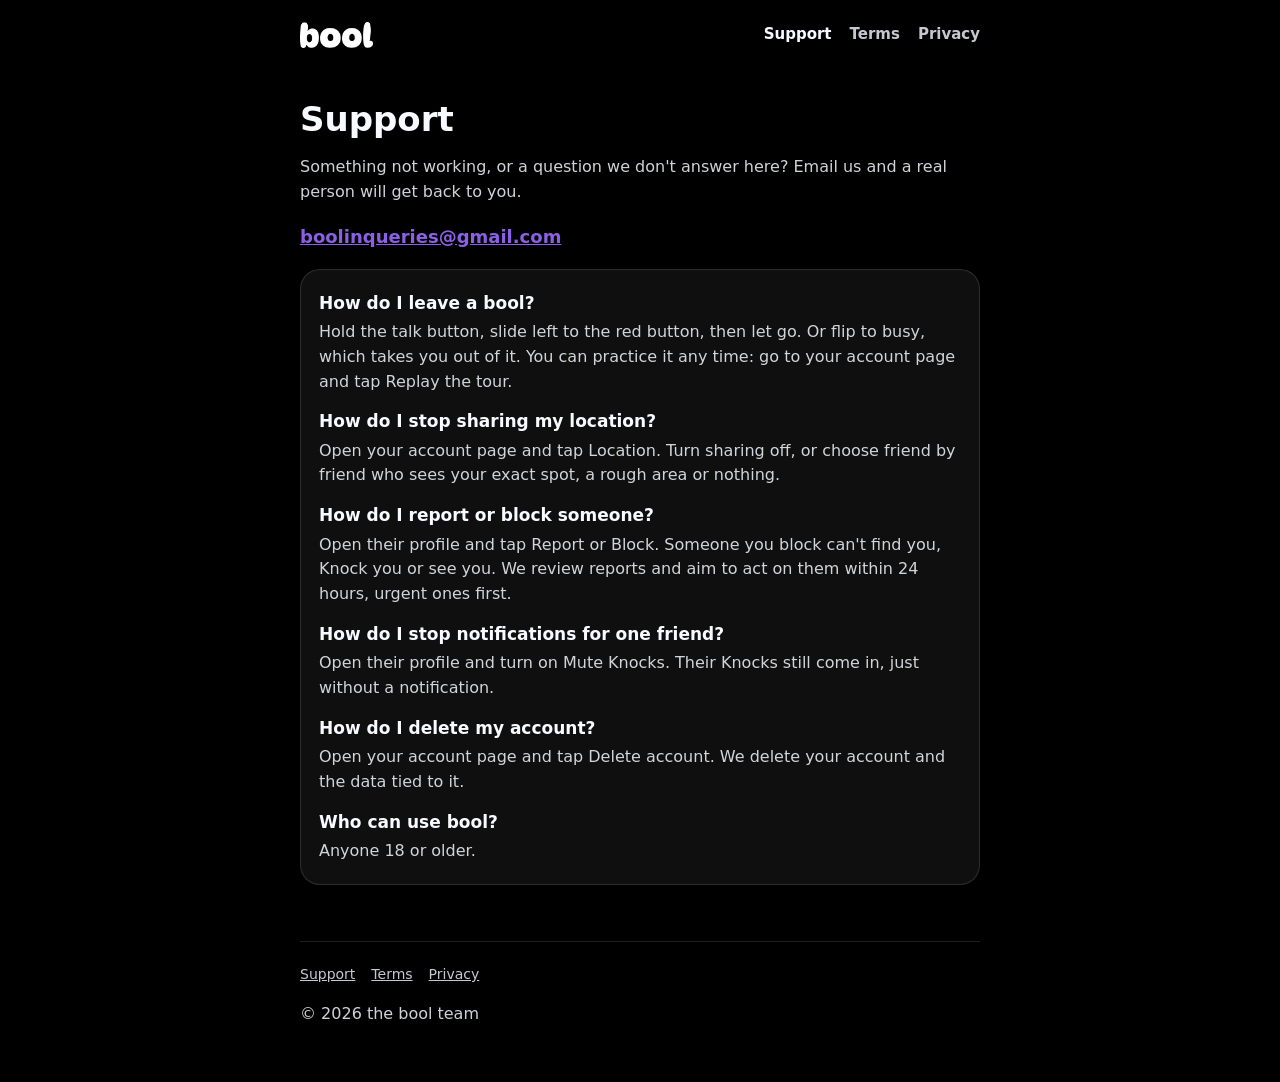
==== support.html @ 5d93da63 "bool website: home, support, terms and privacy Co-Authored-By: Claude Opus 5.5 <noreply@anthropic.co" ====
<!doctype html>
<html lang="en">
<head>
<meta charset="utf-8">
<meta name="viewport" content="width=device-width, initial-scale=1">
<title>bool Support</title>
<meta name="description" content="Help with bool, and how to reach us.">
<meta name="theme-color" content="#000000">
<link rel="icon" href="assets/icon.png">
<link rel="apple-touch-icon" href="assets/apple-touch-icon.png">
<link rel="stylesheet" href="style.css">
</head>
<body>
<div class="wrap">
<header>
<a class="wordmark" href="index.html" aria-label="bool home"><img src="assets/b.png" alt=""><img src="assets/o.png" alt=""><img src="assets/o.png" alt=""><img src="assets/l.png" alt=""></a>
<nav><a href="support.html" aria-current="page">Support</a><a href="terms.html">Terms</a><a href="privacy.html">Privacy</a></nav>
</header>
<main>

<h1>Support</h1>
<p>Something not working, or a question we don't answer here? Email us and a real person will get back to you.</p>
<p class="contact"><a href="mailto:boolinqueries@gmail.com">boolinqueries@gmail.com</a></p>
<div class="qa"><h2>How do I leave a bool?</h2><p>Hold the talk button, slide left to the red button, then let go. Or flip to busy, which takes you out of it. You can practice it any time: go to your account page and tap Replay the tour.</p><h2>How do I stop sharing my location?</h2><p>Open your account page and tap Location. Turn sharing off, or choose friend by friend who sees your exact spot, a rough area or nothing.</p><h2>How do I report or block someone?</h2><p>Open their profile and tap Report or Block. Someone you block can&#x27;t find you, Knock you or see you. We review reports and aim to act on them within 24 hours, urgent ones first.</p><h2>How do I stop notifications for one friend?</h2><p>Open their profile and turn on Mute Knocks. Their Knocks still come in, just without a notification.</p><h2>How do I delete my account?</h2><p>Open your account page and tap Delete account. We delete your account and the data tied to it.</p><h2>Who can use bool?</h2><p>Anyone 18 or older.</p></div>

</main>
<footer>
<a href="support.html">Support</a><a href="terms.html">Terms</a><a href="privacy.html">Privacy</a>
<p>© 2026 the bool team</p>
</footer>
</div>
</body>
</html>
---- style.css ----
:root {
  --purple: #8c60e4;
  --silver: #c6c8cf;
  --neon: #f7faff;
  --card: rgba(255, 255, 255, 0.06);
  --line: rgba(198, 200, 207, 0.16);
}
* { box-sizing: border-box; }
html { -webkit-text-size-adjust: 100%; }
body {
  margin: 0;
  background: #000;
  color: var(--neon);
  font-family: ui-rounded, "SF Pro Rounded", system-ui, -apple-system, "Segoe UI", sans-serif;
  line-height: 1.55;
}
a { color: var(--purple); }
.wrap { max-width: 720px; margin: 0 auto; padding: 0 20px; }
header { display: flex; flex-wrap: wrap; align-items: center; justify-content: space-between; gap: 12px 20px; padding: 22px 0; }
.wordmark { display: inline-flex; align-items: flex-end; gap: 1px; text-decoration: none; }
.wordmark img { height: 26px; width: auto; display: block; }
nav { display: flex; flex-wrap: wrap; gap: 6px 18px; }
nav a { color: var(--silver); text-decoration: none; font-weight: 600; font-size: 15px; }
nav a:hover, nav a[aria-current] { color: var(--neon); }
main { padding: 12px 0 56px; }
h1 { font-size: 34px; line-height: 1.15; margin: 18px 0 10px; font-weight: 800; }
h2 { font-size: 19px; margin: 34px 0 8px; font-weight: 700; }
p, li { color: rgba(247, 250, 255, 0.84); font-size: 16px; }
.muted { color: var(--silver); opacity: 0.8; font-size: 14px; }
ul { padding-left: 20px; }
li { margin: 6px 0; }
li::marker { color: var(--purple); }
.hero { text-align: center; padding: 56px 0 26px; }
.hero .icon { display: block; margin: 0 auto; width: 96px; height: 96px; border-radius: 22px; box-shadow: 0 0 60px rgba(140, 96, 228, 0.45); }
.hero .big { display: flex; justify-content: center; align-items: flex-end; gap: 2px; margin-top: 26px; }
.hero .big img { height: 64px; width: auto; }
.tagline { font-size: 20px; color: var(--silver); margin: 14px 0 0; }
.badge {
  display: inline-block; margin-top: 26px; padding: 14px 26px; border-radius: 999px;
  background: var(--purple); color: #fff; font-weight: 700; text-decoration: none; white-space: nowrap;
  box-shadow: 0 0 30px rgba(140, 96, 228, 0.5);
}
.grid { display: grid; grid-template-columns: repeat(auto-fit, minmax(200px, 1fr)); gap: 12px; margin-top: 30px; }
.card { background: var(--card); border: 1px solid var(--line); border-radius: 20px; padding: 18px; }
.card h3 { margin: 0 0 6px; font-size: 17px; }
.card p { margin: 0; font-size: 15px; }
.qa { background: var(--card); border: 1px solid var(--line); border-radius: 20px; padding: 6px 18px; margin-top: 12px; }
.qa h2 { font-size: 17px; margin: 14px 0 4px; }
.qa p { margin: 0 0 14px; }
.contact { font-size: 18px; font-weight: 700; }
footer { border-top: 1px solid var(--line); padding: 22px 0 40px; font-size: 14px; color: var(--silver); }
footer a { color: var(--silver); margin-right: 16px; }
@media (max-width: 480px) {
  h1 { font-size: 28px; }
  nav { gap: 14px; }
  .hero .big img { height: 52px; }
}
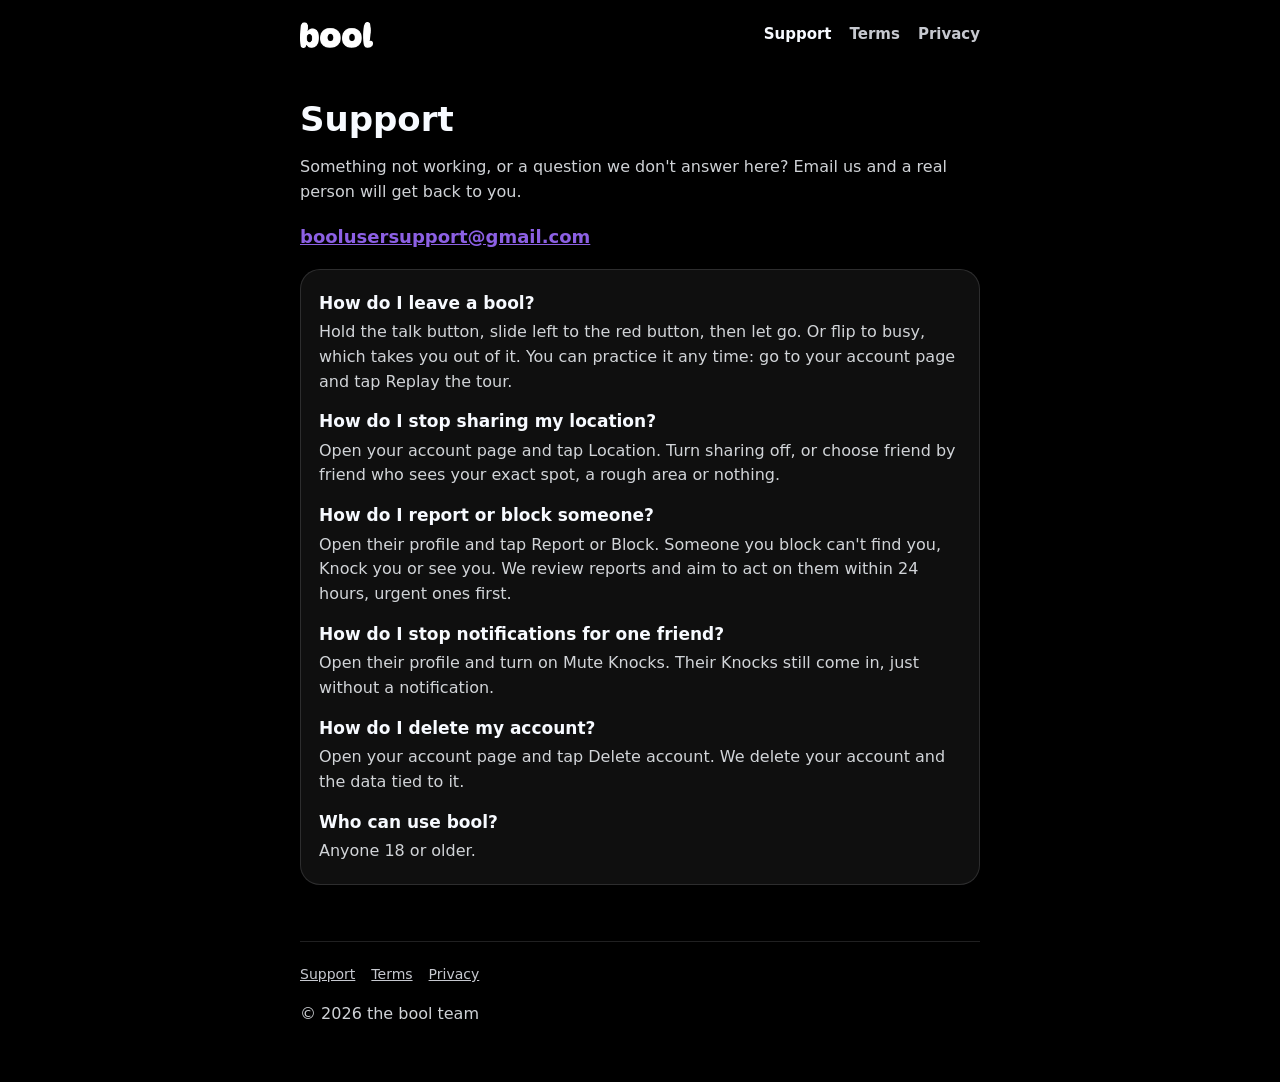
==== commit b0ec39cc: "Support email is now boolusersupport@gmail.com Co-Authored-By: Claude Opus 5.5 <noreply@anthropic.co" ====
--- a/support.html
+++ b/support.html
@@ -20,7 +20,7 @@
 
 <h1>Support</h1>
 <p>Something not working, or a question we don't answer here? Email us and a real person will get back to you.</p>
-<p class="contact"><a href="mailto:boolinqueries@gmail.com">boolinqueries@gmail.com</a></p>
+<p class="contact"><a href="mailto:boolusersupport@gmail.com">boolusersupport@gmail.com</a></p>
 <div class="qa"><h2>How do I leave a bool?</h2><p>Hold the talk button, slide left to the red button, then let go. Or flip to busy, which takes you out of it. You can practice it any time: go to your account page and tap Replay the tour.</p><h2>How do I stop sharing my location?</h2><p>Open your account page and tap Location. Turn sharing off, or choose friend by friend who sees your exact spot, a rough area or nothing.</p><h2>How do I report or block someone?</h2><p>Open their profile and tap Report or Block. Someone you block can&#x27;t find you, Knock you or see you. We review reports and aim to act on them within 24 hours, urgent ones first.</p><h2>How do I stop notifications for one friend?</h2><p>Open their profile and turn on Mute Knocks. Their Knocks still come in, just without a notification.</p><h2>How do I delete my account?</h2><p>Open your account page and tap Delete account. We delete your account and the data tied to it.</p><h2>Who can use bool?</h2><p>Anyone 18 or older.</p></div>
 
 </main>
